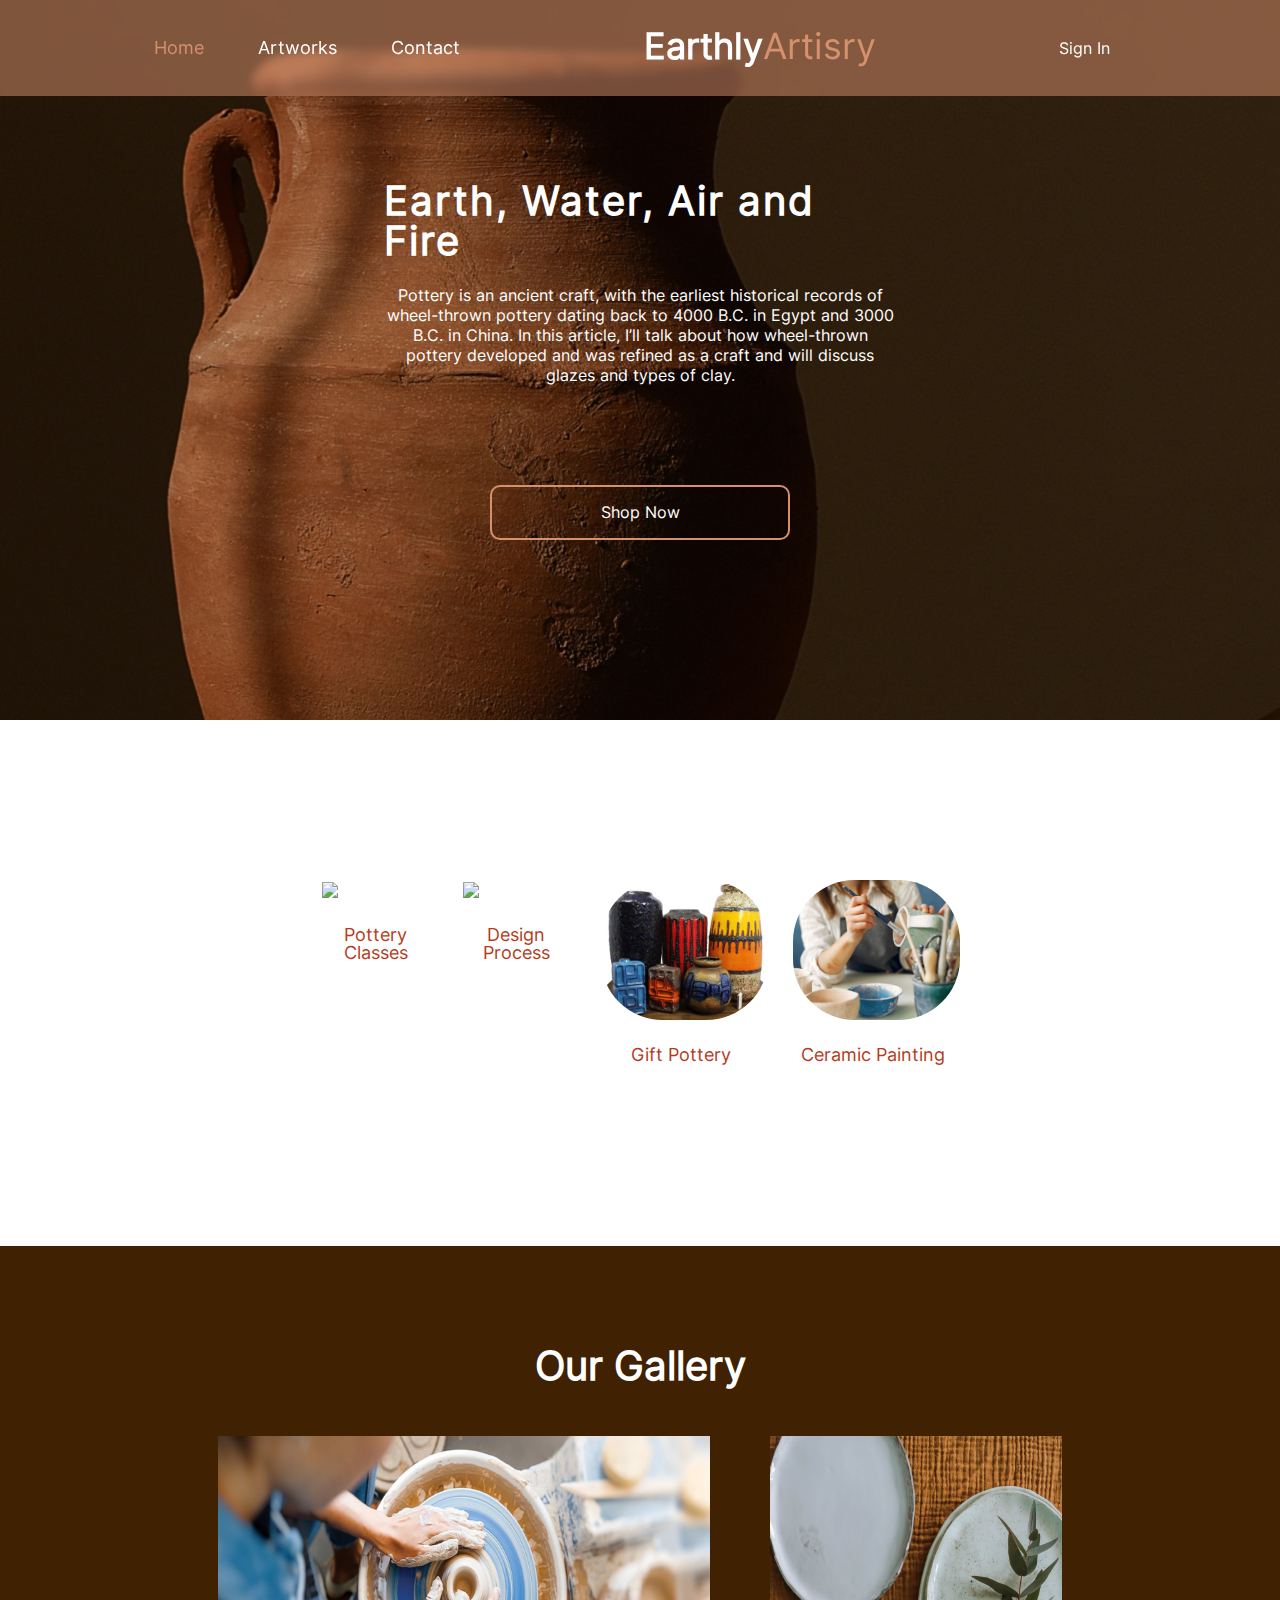
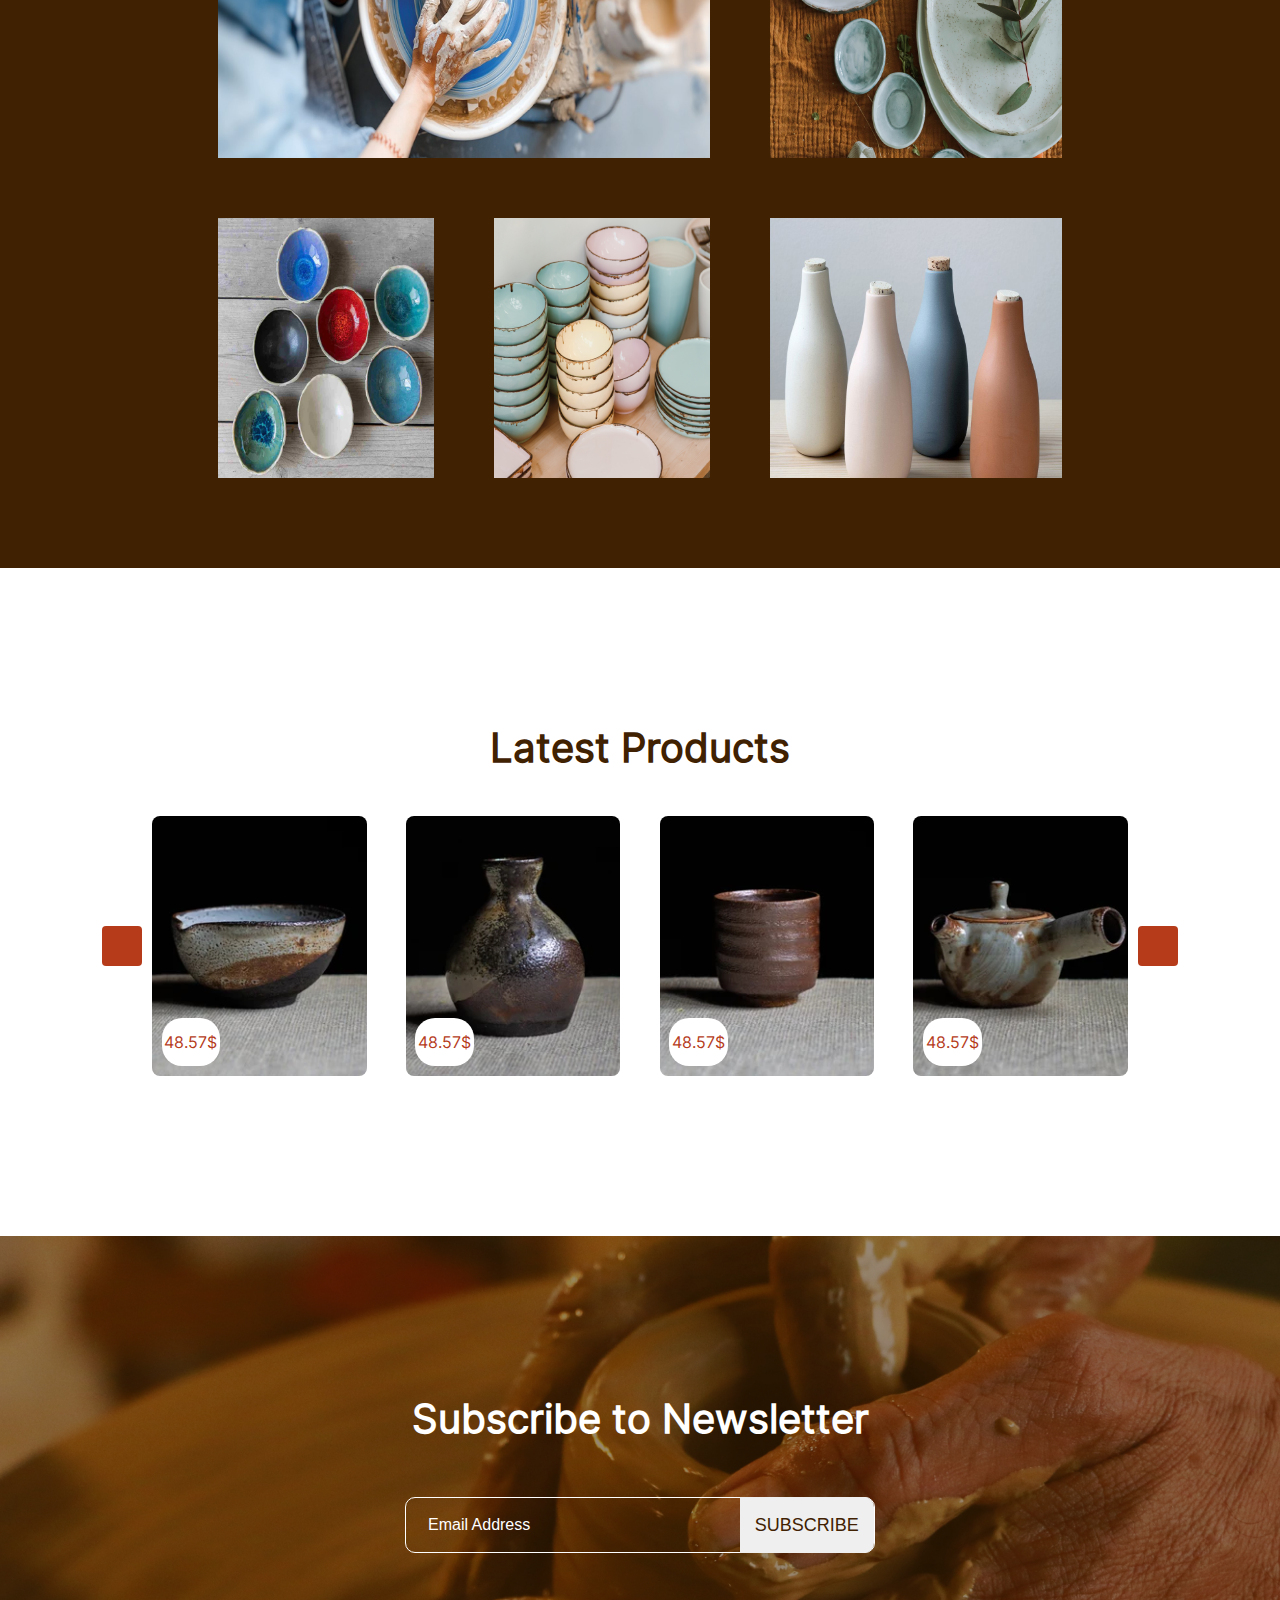
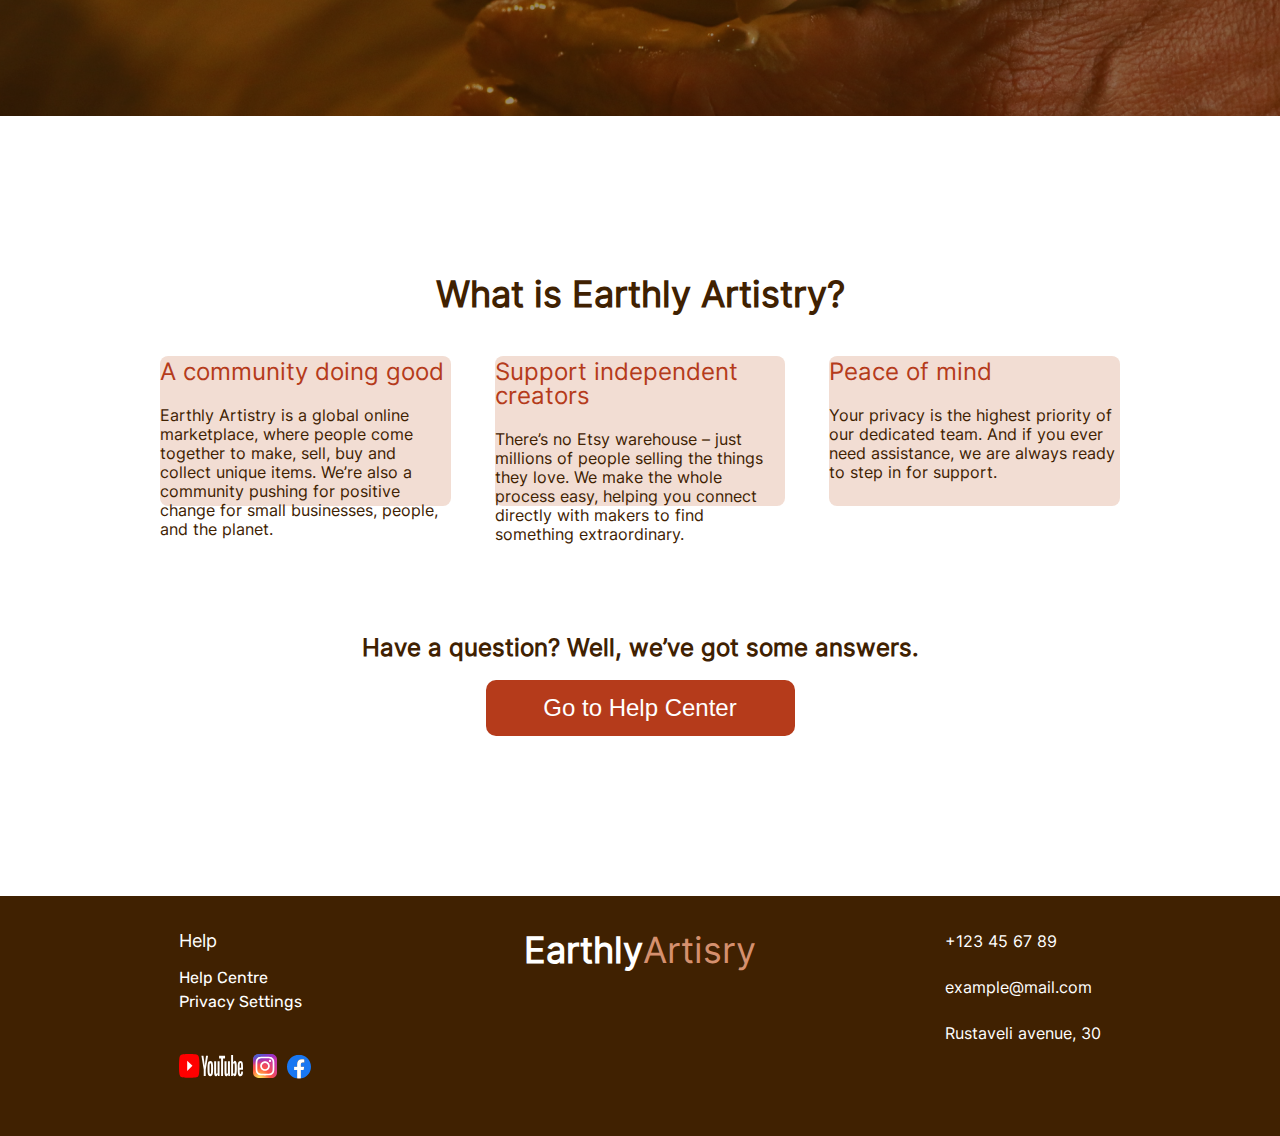
==== index.html @ fc1388b0 "Index.html finished" ====
<!DOCTYPE html>
<html lang="en">

<head>
    <meta charset="UTF-8">
    <meta http-equiv="X-UA-Compatible" content="IE=edge">
    <meta name="viewport" content="width=device-width, initial-scale=1.0">
    <script src="https://kit.fontawesome.com/020ee474ff.js" crossorigin="anonymous"></script>
    <link rel="icon" type="img/svg" href="Images/icons/head_icon.svg">
    <link rel="stylesheet" href="CSS/reset.css">
    <link rel="stylesheet" href="CSS/style.css">
    <link rel="stylesheet" href="CSS/fonts.css">
    <link rel="stylesheet" href="CSS/tablet.css">
    <link rel="stylesheet" href="CSS/mobile.css">
    <title>Home</title>
</head>

<body>
    <div class="window">

        <!-- header -->
        <header>
            <nav class="header_nav">
                <ul class="header_ul">
                    <li class="header_li"><a class="active" href="index.html">Home</a></li>
                    <li class="header_li"><a class="not_active" href="artworks.html">Artworks</a></li>
                    <li class="header_li"><a class="not_active" href="contact.html">Contact</a></li>
                </ul>
            </nav>
            <h2 class="main_logo"><a class="main_logo_a" href="index.html">Earthly<span
                        class="main_logo_span">Artisry</span></a></h2>

            <div class="sign_div">
                <p class="sign_p"><a class="sign_a" href="index.html">Sign In</a></p>
                <a href="index.html"><i class="fa-solid fa-cart-shopping"></i></a>
            </div>
        </header>

        <!-- section_1 -->
        <section class="section_1">
            <div class="section_1_div">
                <h2 class="section_1_h2">Earth, Water, Air and Fire</h2>
                <p class="section_1_p">Pottery is an ancient craft, with the earliest historical records of wheel-thrown
                    pottery dating back to 4000 B.C. in Egypt and 3000 B.C. in China. In this article, I’ll talk about
                    how
                    wheel-thrown pottery developed and was refined as a craft and will discuss glazes and types of clay.
                </p>
            </div>
            <a href="" class="section_1_button_a"><button class="section_1_button">Shop Now</button></a>
        </section>

        <!-- section_2 -->
        <section class="section_2">
            <a class="figure_a" href="">
                <figure class="section_2_figure"><img class="section_2_figure_image" src="Images/index/section2_1.svg"
                        alt="">
                    <figcaption class="section_2_figcaption">Pottery Classes</figcaption>
                </figure>
            </a>
            <a class="figure_a" href="">
                <figure class="section_2_figure"><img class="section_2_figure_image" src="Images/index/section2_2.svg"
                        alt="">
                    <figcaption class="section_2_figcaption">Design Process</figcaption>
                </figure>
            </a>
            <a class="figure_a" href="">
                <figure class="section_2_figure"><img class="section_2_figure_image" src="Images/index/section2_3.svg"
                        alt="">
                    <figcaption class="section_2_figcaption">Gift Pottery</figcaption>
                </figure>
            </a>
            <a class="figure_a" href="">
                <figure class="section_2_figure"><img class="section_2_figure_image" src="Images/index/section2_4.svg"
                        alt="">
                    <figcaption class="section_2_figcaption">Ceramic Painting</figcaption>
                </figure>
            </a>
        </section>

        <!-- section_3 -->
        <section class="section_3">
            <h2 class="section_3_h2">Our Gallery</h2>
            <div class="section_3_grid">
                <div class="section_3_image_1_div">
                    <img class="section_3_image" src="Images/index/section3_1.png" alt="">
                </div>
                <div class="section_3_image_2_div">
                    <img class="section_3_image" src="Images/index/section3_2.png" alt="">
                </div>
                <div class="section_3_image_3_div">
                    <img class="section_3_image" src="Images/index/section3_3.png" alt="">
                </div>
                <div class="section_3_image_4_div">
                    <img class="section_3_image" src="Images/index/section3_4.png" alt="">
                </div>
                <div class="section_3_image_5_div">
                    <img class="section_3_image" src="Images/index/section3_5.png" alt="">
                </div>
            </div>
        </section>

        <!-- section_4 -->
        <section class="section_4">
            <h3 class="section_4_h2">Latest Products</h3>
            <div class="section_4_div">
                <a class="arrow_left" href=""><i class="fa-solid fa-chevron-left"></i>
                </a>
                <div class="section_4_cards_div">
                    <div class="section_4_card_1 section_4_card">
                        <div class="card_price">
                            <p class="card_price_number">48.57$</p>
                        </div>
                    </div>
                    <div class="section_4_card_2 section_4_card">
                        <div class="card_price">
                            <p class="card_price_number">48.57$</p>
                        </div>
                    </div>
                    <div class="section_4_card_3 section_4_card">
                        <div class="card_price">
                            <p class="card_price_number">48.57$</p>
                        </div>
                    </div>
                    <div class="section_4_card_4 section_4_card">
                        <div class="card_price">
                            <p class="card_price_number">48.57$</p>
                        </div>
                    </div>
                </div>
                <a class="arrow_right" href=""><i class="fa-solid fa-chevron-right"></i>
                </a>
            </div>
        </section>

        <!-- section_5 -->
        <section class="section_5">
            <h2 class="section_5_h2">Subscribe to Newsletter</h2>
            <form class="section_5_form">
                <input class="section_5_email_input" type="email" name="Email" placeholder="Email Address">
                <input class="section_5_submit_input" type="submit" value="SUBSCRIBE">
            </form>
        </section>

        <!-- section_6 -->
        <section class="section_6">
            <div class="section_6_div_1">
                <h2 class="section_6_h2">What is Earthly Artistry?</h2>
                <div class="section_6_div_1_div">
                    <div class="section_6_div_1_div_s">
                        <h3 class="section_6_div_1_div_s_h3">A community doing good</h3>
                        <p class="section_6_div_1_div_s_p">Earthly Artistry is a global online marketplace, where people
                            come together to make, sell, buy and collect unique items. We’re also a community pushing
                            for positive change for small businesses, people, and the planet.</p>
                    </div>
                    <div class="section_6_div_1_div_s">
                        <h3 class="section_6_div_1_div_s_h3">Support independent creators</h3>
                        <p class="section_6_div_1_div_s_p">There’s no Etsy warehouse – just millions of people selling
                            the things they love. We make the whole process easy, helping you connect directly with
                            makers to find something extraordinary.</p>
                    </div>
                    <div class="section_6_div_1_div_s">
                        <h3 class="section_6_div_1_div_s_h3">Peace of mind</h3>
                        <p class="section_6_div_1_div_s_p">Your privacy is the highest priority of our dedicated team.
                            And if you ever need assistance, we are always ready to step in for support.</p>
                    </div>
                </div>
            </div>
            <div class="section_6_div_2">
                <h3 class="section_6_div_2_h3">Have a question? Well, we’ve got some answers.</h3>
                <a href="" class="section_6_div_2_button_a"><button class="section_6_div_2_button">Go to Help
                        Center</button></a>
            </div>
        </section>

        <!-- footer -->
        <footer>
            <div class="footer_left">

                <nav class="footer_left_nav">
                    <h3 class="footer_nav_h3">Help</h3>
                    <ul class="footer_ul">
                        <li class="footer_li"><a class="footer_li_a" href="">Help Centre</a></li>
                        <li class="footer_li"><a class="footer_li_a" href="">Privacy Settings</a></li>
                    </ul>
                </nav>
                <div class="social_media_div">
                    <div class="youtube_div"><a target="_blank" href="https://www.youtube.com/"><img class="youtube"
                                src="Images/icons/youtube.svg" alt="youtube"></a></div>
                    <div class="instagram_div"><a target="_blank" href="https://www.instagram.com/"><img
                                class="icon_instagram" src="Images/icons/instagram.svg" alt="instagram"></a></div>
                    <div class="facebook_div"><a target="_blank" href="https://www.facebook.com/"><img
                                class="facebook_icon" src="Images/icons/facebook.svg" alt="facebook"></a></div>
                </div>
            </div>

            <h2 class="main_logo"><a class="main_logo_a" href="index.html">Earthly<span
                        class="main_logo_span">Artisry</span></a></h2>

            <nav class="footer_right_nav">
                <a class="footer_contact" href="tel:+123 45 67 89"><i class="fa-solid fa-phone"></i> +123 45 67 89</a>
                <a class="footer_contact" href="mailto:example@mail.com"><i class="fa-sharp fa-regular fa-envelope"></i>
                    example@mail.com</a>
                <a class="footer_contact" target="_blank"
                    href="https://www.google.com/maps/place/30+Shota+Rustaveli+Ave,+T'bilisi/@41.700856,44.7919997,17z/data=!3m1!4b1!4m6!3m5!1s0x40440cdd1af7ece7:0xa0647da208fff81e!8m2!3d41.700852!4d44.7945746!16s%2Fg%2F11g_7kst5?entry=ttu">
                    <i class="fa-sharp fa-solid fa-location-dot"></i> Rustaveli
                    avenue, 30</a>
            </nav>
    </footer>
    </div>
</body>

</html>
---- CSS/style.css ----
/* index */
.window {
    max-width: 1920px;
    width: 100%;
    margin: 0 auto;
    font-family: "Inter", sans-serif;
}

/* header */
header {
    max-width: inherit;
    width: inherit;
    position: fixed;
    top: 0%;
    left: 50%;
    transform: translateX(-50%);
    height: 96px;
    padding-inline: 12%;
    background-color: #d5906e85;
    backdrop-filter: blur(5px);
    display: flex;
    align-items: center;
    justify-content: space-between;
}

.header_ul {
    display: flex;
    column-gap: 54px;
    font-size: 18px;
}

.active {
    color: #D5906E;
}

.header_li {
    position: relative;
}

.header_li::after {
    position: absolute;
    left: 0px;
    bottom: -8px;
    content: "";
    width: 0;
    height: 2px;
    background-color: #ffffff;
    transition: initial;
}

.header_li:hover {
    color: #D5906E;
}

.header_li:hover::after {
    width: 100%;
}

.main_logo {
    font-weight: 700;
    font-size: 36px;
    height: 40px;
}

.main_logo:hover {
    box-shadow: 10px 10px 30px #D5906E50;
    border-radius: 20px;
}

.main_logo_span {
    font-weight: 400;
    color: #D5906E;
}

.sign_div {
    display: flex;
    align-items: center;
    column-gap: 16px;
    font-size: 16px;
}

.sign_a:hover{
    color: #D5906E;
}

.fa-cart-shopping {
    font-size: 24px;
}

/* section_1 */
.section_1 {
    max-width: inherit;
    width: 100%;
    height: 720px;
    display: flex;
    flex-direction: column;
    justify-content: center;
    align-items: center;
    row-gap: 100px;
    background-image: url("../Images/index/main_cover.png");
    background-position: center;
    background-size: cover;
    background-repeat: no-repeat;
    color: #ffffff;
}

.section_1_div {
    width: 40%;
    display: flex;
    flex-direction: column;
    align-items: center;
    row-gap: 24px;
}

.section_1_h2 {
    font-weight: 700;
    font-size: 40px;
    letter-spacing: 2px;
}

.section_1_p {
    font-weight: 400;
    font-size: 16px;
    line-height: 20px;
    text-align: center;
}

.section_1_button_a .section_1_button {
    width: 300px;
    height: 55px;
    background: transparent;
    font-size: 16px;
    border: 2px solid #D5906E;
    border-radius: 10px;
    font-family: "inter", sans-serif;
    color: #ffffff;
}

.section_1_button:hover {
    background-color: #D5906E90;
    transition: 0.2s linear;
    backdrop-filter: blur(2px);
    cursor: pointer;
}

/* section_2 */
.section_2 {
    width: 50%;
    height: 206px;
    margin: 160px auto;
    display: flex;
    justify-content: space-between;
    column-gap: 4%;
}

.section_2_figure_image {
    width: 100%;
    height: 100%;
}

.section_2_figcaption {
    width: 96%;
    margin-top: 24px;
    font-size: 18px;
    text-align: center;
    color: #B53B1B;
    font-family: "inter", sans-serif;
}

/* section_3 */
.section_3 {
    max-width: inherit;
    width: 100%;
    height: 922px;
    justify-content: center;
    text-align: center;
    padding-top: 100px;
    background-color: #402101;
}

.section_3_h2 {
    Font: "Inter", sans-serif;
    font-weight: 700;
    font-size: 40px;
    margin-bottom: 50px;
    color: #ffffff;
}

.section_3_grid {
    margin: auto;
    width: 66%;
    height: 642px;
    display: grid;
    gap: 60px;
    grid-template-columns: 1fr 1fr 1.35fr;
    grid-template-rows: 322px 260px;
    grid-template-areas:
        "section_3_child_1 section_3_child_1 section_3_child_2"
        "section_3_child_3 section_3_child_4 section_3_child_5";
}

.section_3_image_1_div {
    grid-area: section_3_child_1;
}

.section_3_image_2_div {
    grid-area: section_3_child_2;
}

.section_3_image_3_div {
    grid-area: section_3_child_3;
}

.section_3_image_4_div {
    grid-area: section_3_child_4;
}

.section_3_image_5_div {
    grid-area: section_3_child_5;
}

.section_3_image {
    width: 100%;
    height: 100%;
}

/* section_4 */
.section_4 {
    width: 84%;
    height: 348px;
    margin: 160px auto;
    display: flex;
    flex-direction: column;
    text-align: center;
    justify-content: space-between;
}

.section_4_h2 {
    font-weight: 700;
    font-size: 40px;
    color: #402101;
}

.section_4_div {
    width: 100%;
    height: 260px;
    display: flex;
    justify-content: space-between;
    align-items: center;
    gap: 10px;
}

.section_4_cards_div {
    width: 92%;
    height: 100%;
    display: flex;
    justify-content: space-between;
}

.arrow_left,
.arrow_right {
    width: 40px;
    height: 40px;
    font-size: 24px;
    border-radius: 4px;
    background-color: #B53B1B;
    color: white;
    display: flex;
    justify-content: center;
    align-items: center;
}

.section_4_card {
    width: 22%;
    height: 100%;
    border-radius: 8px;
    background-size: cover;
    background-position: center;
    background-repeat: no-repeat;
    padding: 1%;
    display: flex;
    align-items: end;
}

.section_4_card_1 {
    background-image: url("../Images/index/section4_1.svg");
}

.section_4_card_2 {
    background-image: url("../Images/index/section4_2.svg");
}

.section_4_card_3 {
    background-image: url("../Images/index/section4_3.svg");
}

.section_4_card_4 {
    background-image: url("../Images/index/section4_4.svg");
}

.card_price {
    width: 30%;
    height: 48px;
    border-radius: 20px;
    background-color: #FFFFFF;
    display: flex;
    justify-content: center;
    align-items: center;
    gap: 2px;
    color: #B53B1B
}

/* section_5 */
.section_5 {
    height: 480px;
    background-image: url(../Images/index/second_cover.png);
    background-size: cover;
    background-position: center;
    background-repeat: no-repeat;
    display: flex;
    flex-direction: column;
    align-items: center;
    justify-content: center;
    row-gap: 58px;
}

.section_5_h2 {
    font-size: 40px;
    font-weight: 700;
    color: #FFFFFF;
}

.section_5_form {
    width: 470px;
    height: 56px;
    border: 1px solid #ffffff;
    border-radius: 10px;
    display: flex;
    justify-content: space-between;
    align-items: center;
    padding-left: 20px;
}

.section_5_email_input {
    width: 70%;
    height: 100%;
    font-size: 16px;
    background-color: transparent;
    color: #ffffff;
    border: none;
    outline: none;
}

.section_5_email_input::placeholder {
    color: #ffffff
}

.section_5_submit_input {
    width: 30%;
    height: inherit;
    border-top-right-radius: inherit;
    border-bottom-right-radius: inherit;
    border: none;
    font-size: 18px;
    color: #402101;
}

.section_5_submit_input:hover {
    background-color: #D5906E;
    transition: 0.2s linear;
    cursor: pointer;
}

/* section_6 */
.section_6 {
    width: 75%;
    height: 460px;
    margin: 160px auto;
    display: flex;
    flex-direction: column;
    justify-content: space-between;
}

.section_6_div_1 {
    width: 100%;
    height: 52%;
    display: flex;
    flex-direction: column;
    align-items: center;
}

.section_6_h2 {
    font-size: 36px;
    font-weight: 700;
    color: #402101;
    height: 40px;
    margin-bottom: 40px;
}

.section_6_div_1_div {
    width: 100%;
    height: inherit;
    display: flex;
    justify-content: space-between;
    column-gap: 44px;
}

.section_6_div_1_div_s {
    width: 440px;
    height: 150px;
    border-radius: 8px;
    padding-top: 4px;
    background-color: #D5906E4D;
    display: flex;
    flex-direction: column;
    row-gap: 22px;
}

.section_6_div_1_div_s_h3 {
    font-size: 24px;
    color: #B53B1B;
}

.section_6_div_1_div_s_p {
    font-size: 16px;
    line-height: 19px;
    color: #402101;
}

.section_6_div_2 {
    width: 100%;
    height: 48%;
    display: flex;
    flex-direction: column;
    justify-content: end;
    align-items: center;
    row-gap: 20px;
}

.section_6_div_2_h3 {
    font-size: 24px;
    font-weight: 700;
    color: #402101;
}

.section_6_div_2_button_a .section_6_div_2_button {
    width: 309px;
    height: 56px;
    border-radius: 10px;
    border: none;
    background-color: #B53B1B;
    font-size: 24px;
    color: #ffffff;
    transition: 0.4s;
}

.section_6_div_2_button:hover {
    cursor: pointer;
    background-color: #402101;
}

/* footer */
footer {
    height: 240px;
    padding-top: 36px;
    padding-bottom: 54px;
    background-color: #402101;
    display: flex;
    justify-content: space-evenly;
}

.footer_left {
    width: 166px;
    height: 150px;
    display: flex;
    flex-direction: column;
    justify-content: space-between;
}

.footer_left_nav {
    display: flex;
    flex-direction: column;
    row-gap: 10px;
}

.footer_nav_h3 {
    font-size: 18px;
    color: #ffffff;
    margin-bottom: 10px;
}

.footer_li {
    margin-bottom: 8px;
    font-weight: 300;
    font-size: 16px;
    font-family: "Rubik", sans-serif;
}

.footer_li_a:hover {
    color: #D5906E;
}

.social_media_div {
    display: flex;
    column-gap: 10px;
    font-family: 'Rubik', sans-serif;
    font-size: 16px;
    font-weight: 300;
}

.footer_right_nav {
    display: flex;
    flex-direction: column;
    row-gap: 28px;
}

.footer_contact:hover {
    color: #D5906E;
}

.fa-phone,
.fa-envelope,
.fa-location-dot {
    font-size: 18px;
    margin-right: 10px;
}

/* artworks */
---- CSS/fonts.css ----
@font-face {
    font-family: 'Rubik';
    src: url('/Fonts/rubik/Rubik-Regular.eot');
    src: url('/Fonts/rubik/Rubik-Regular.eot?#iefix') format('embedded-opentype'),
        url('/Fonts/rubik/Rubik-Regular.woff2') format('woff2'),
        url('/Fonts/rubik/Rubik-Regular.woff') format('woff'),
        url('/Fonts/rubik/Rubik-Regular.ttf') format('truetype'),
        url('/Fonts/rubik/Rubik-Regular.svg#Rubik-Regular') format('svg');
    font-weight: normal;
    font-style: normal;
    font-display: swap;
}

@font-face {
    font-family: 'Inter';
    src: url('/Fonts/inter/Inter-Regular.eot');
    src: url('/Fonts/inter/Inter-Regular.eot?#iefix') format('embedded-opentype'),
        url('/Fonts/inter/Inter-Regular.woff2') format('woff2'),
        url('/Fonts/inter/Inter-Regular.woff') format('woff'),
        url('/Fonts/inter/Inter-Regular.ttf') format('truetype'),
        url('/Fonts/inter/Inter-Regular.svg#Inter-Regular') format('svg');
    font-weight: normal;
    font-style: normal;
    font-display: swap;
}
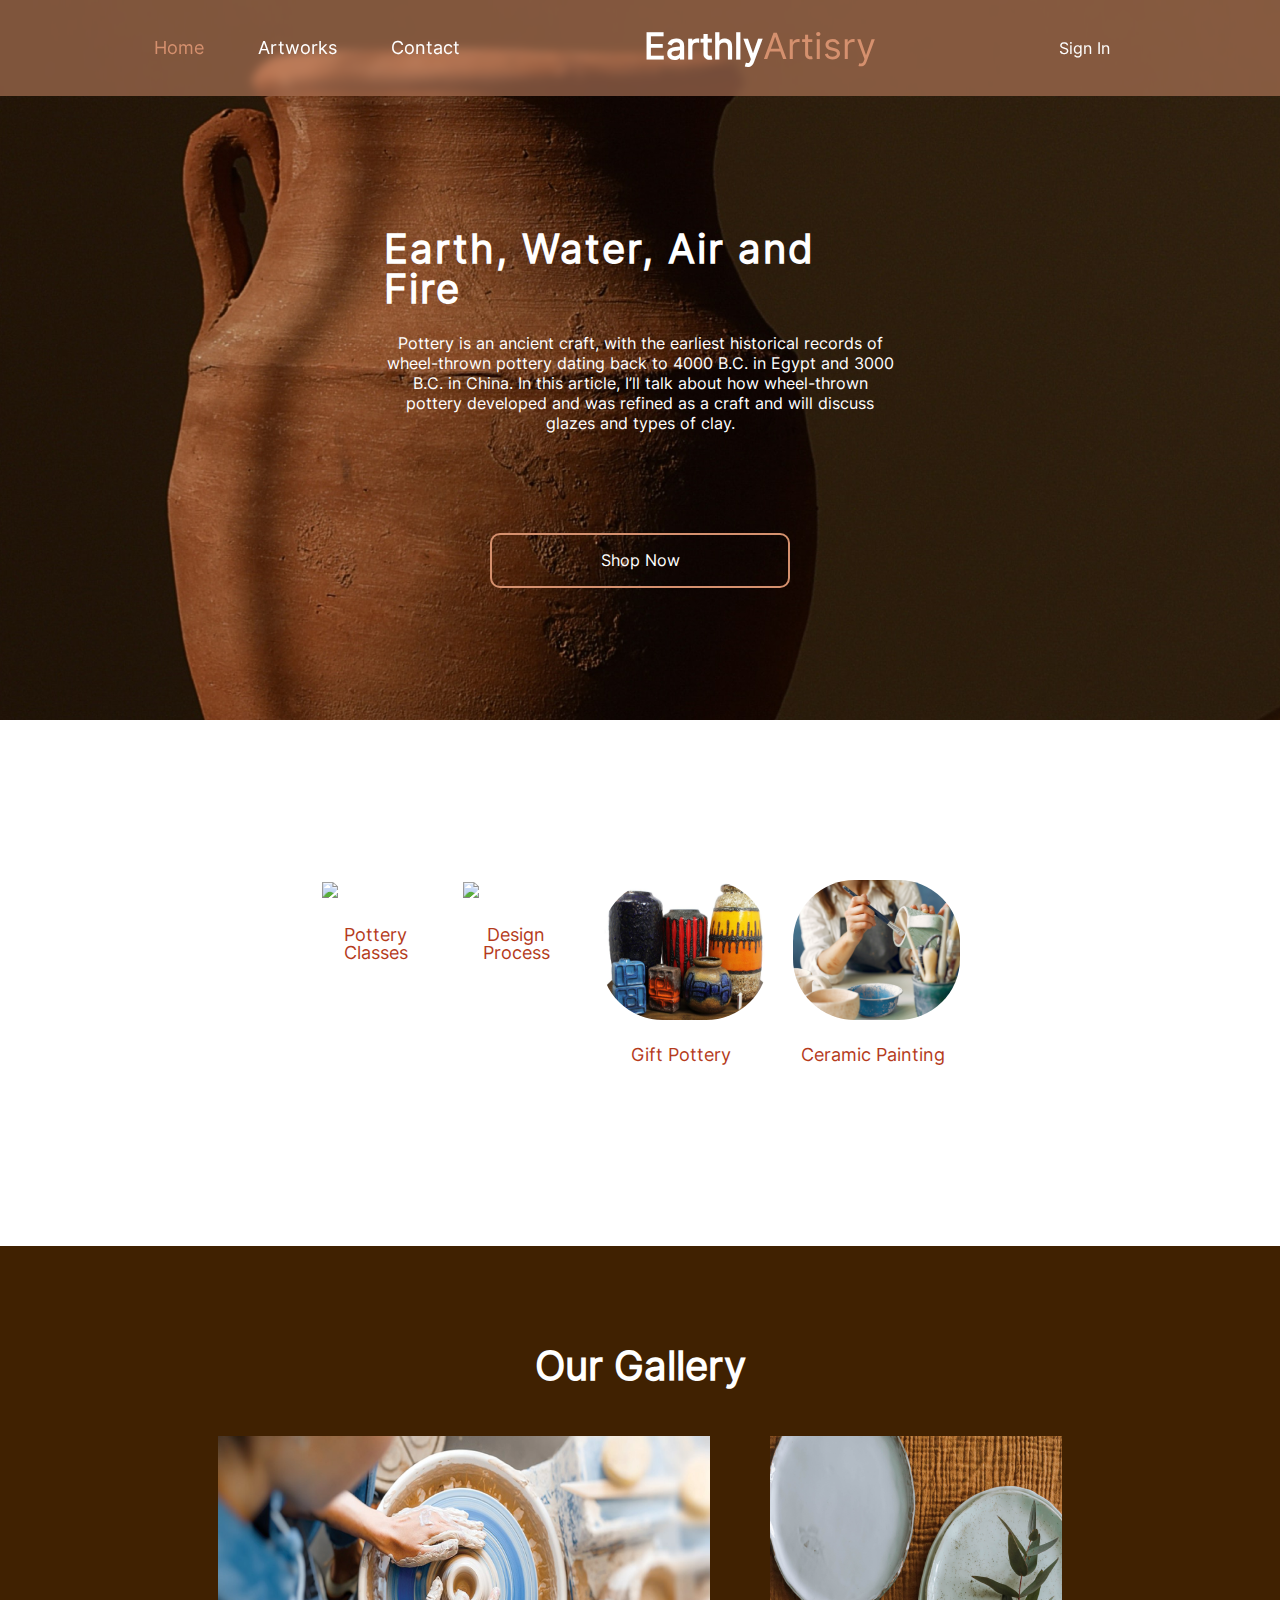
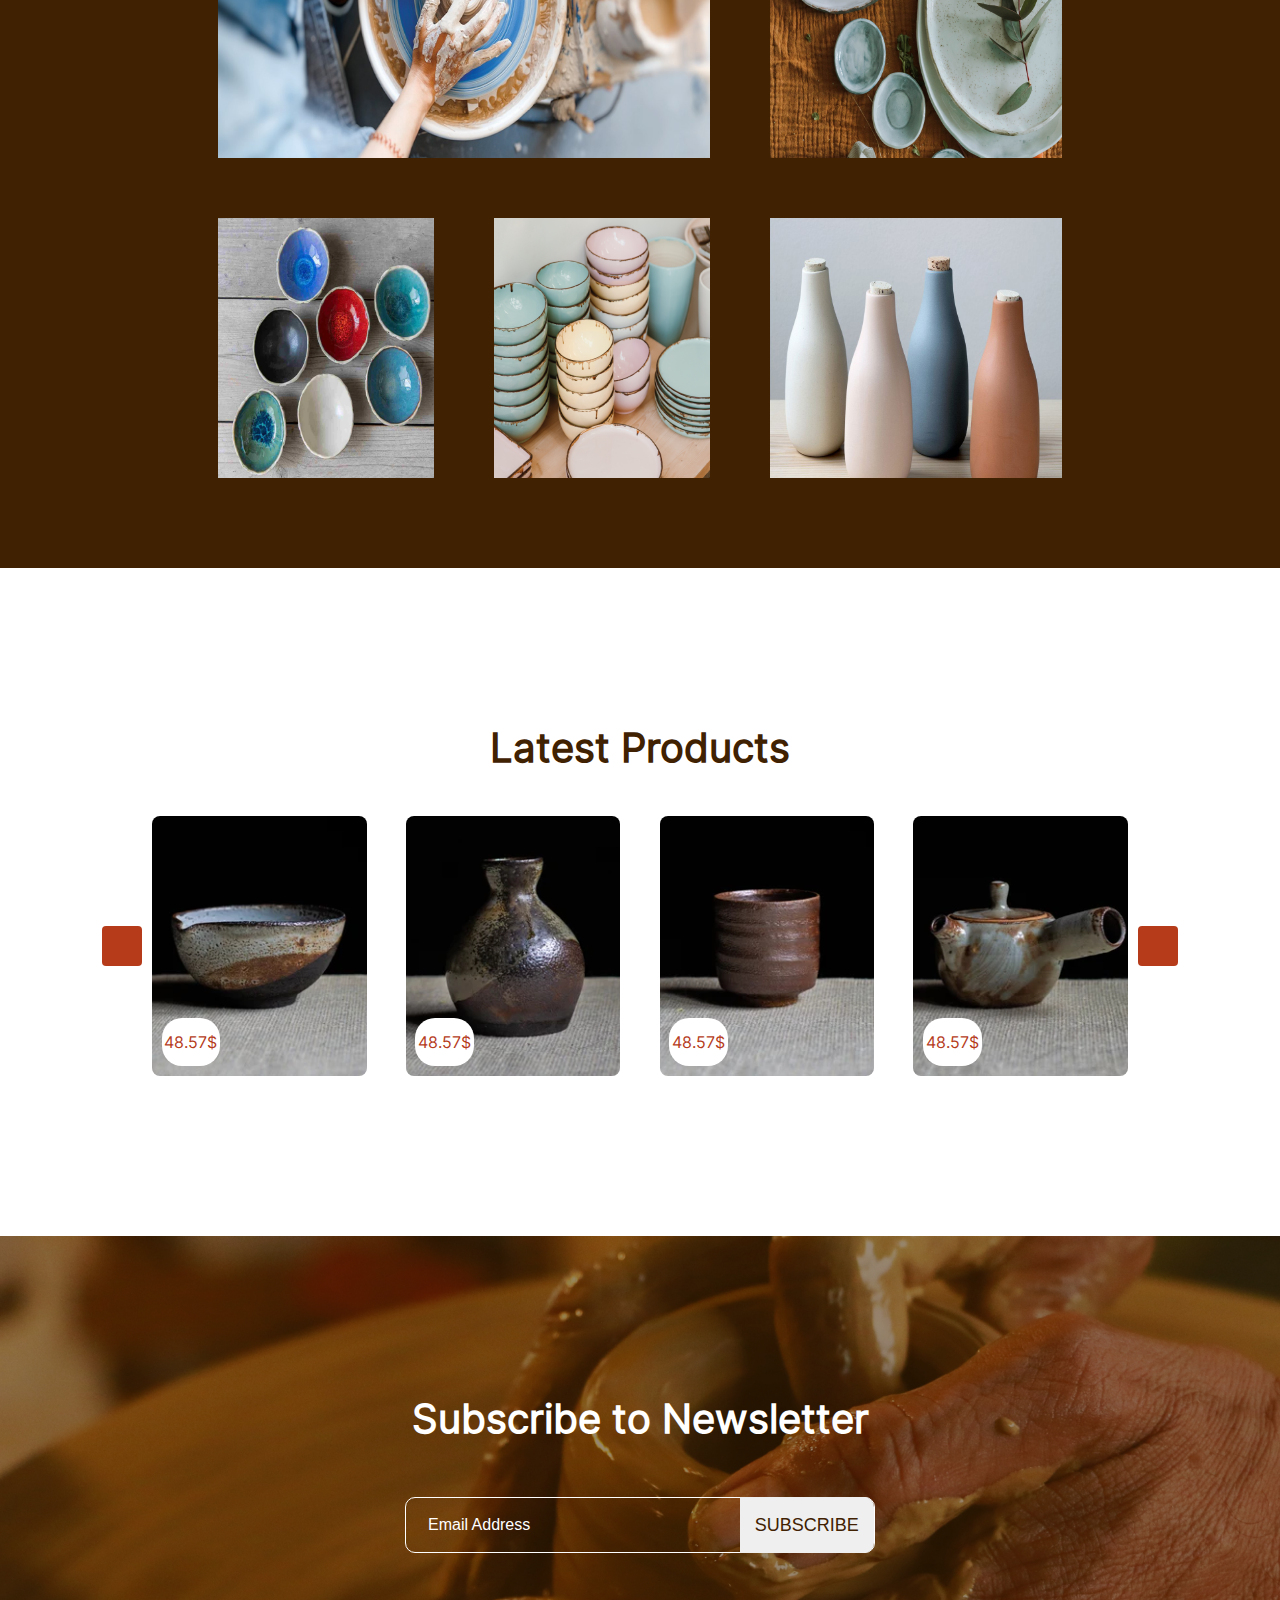
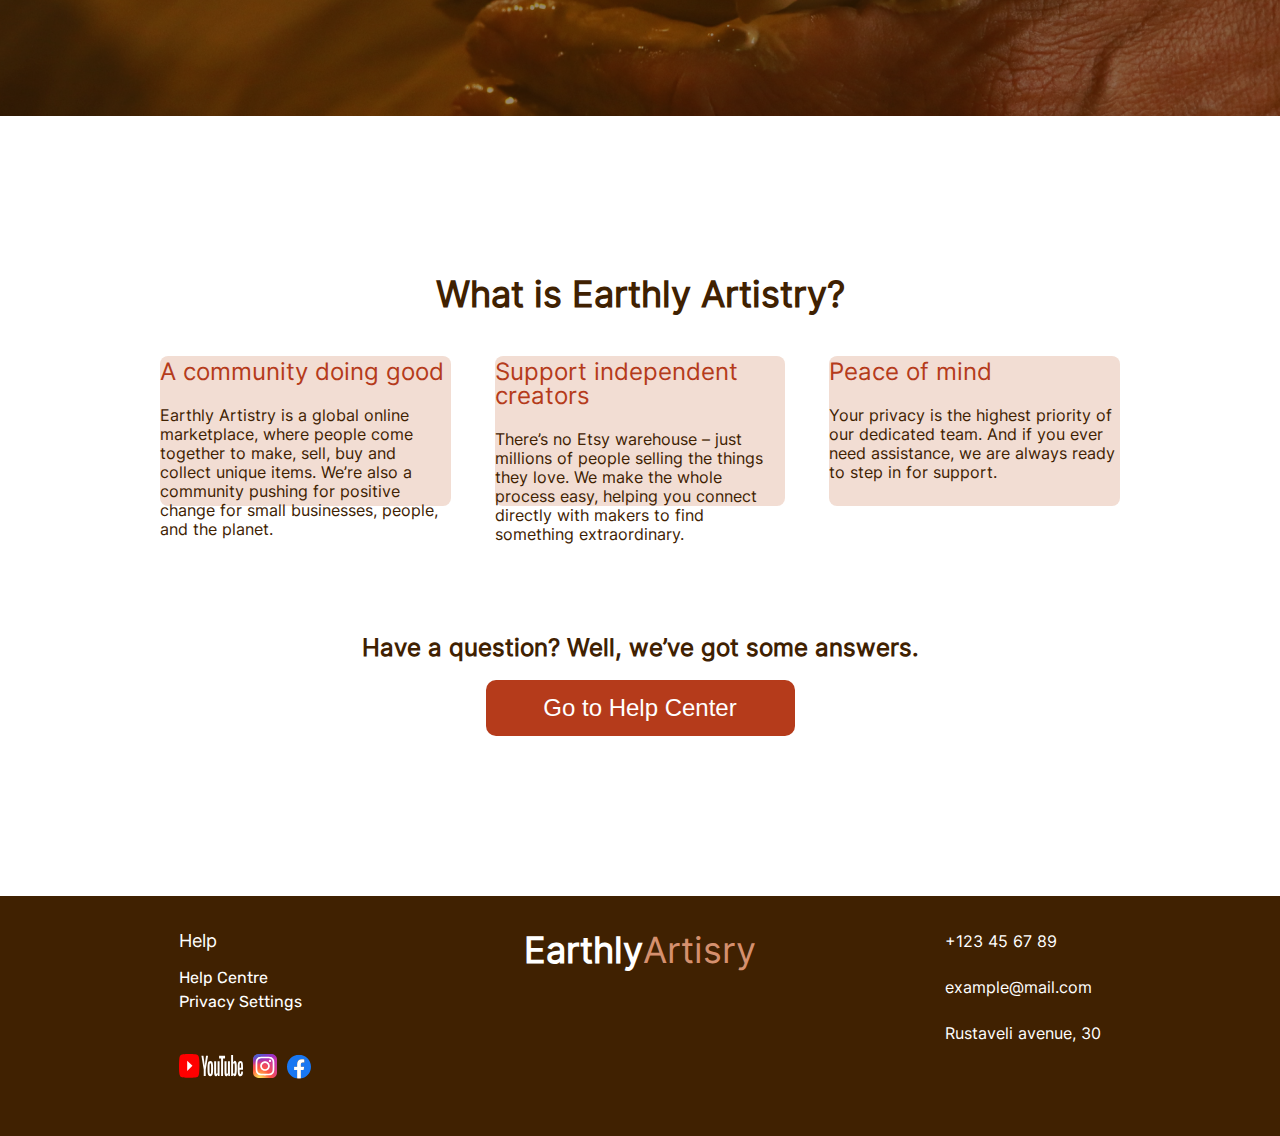
==== commit e50072f4: "Started artworks.html" ====
--- a/index.html
+++ b/index.html
@@ -16,7 +16,7 @@
 </head>
 
 <body>
-    <div class="window">
+    <div class="page">
 
         <!-- header -->
         <header>
@@ -192,7 +192,6 @@
                                 class="facebook_icon" src="Images/icons/facebook.svg" alt="facebook"></a></div>
                 </div>
             </div>
-
             <h2 class="main_logo"><a class="main_logo_a" href="index.html">Earthly<span
                         class="main_logo_span">Artisry</span></a></h2>
 
@@ -205,7 +204,7 @@
                     <i class="fa-sharp fa-solid fa-location-dot"></i> Rustaveli
                     avenue, 30</a>
             </nav>
-    </footer>
+        </footer>
     </div>
 </body>
 
--- a/CSS/style.css
+++ b/CSS/style.css
@@ -1,5 +1,5 @@
 /* index */
-.window {
+.page {
     max-width: 1920px;
     width: 100%;
     margin: 0 auto;
@@ -79,7 +79,7 @@
     font-size: 16px;
 }
 
-.sign_a:hover{
+.sign_a:hover {
     color: #D5906E;
 }
 
@@ -92,6 +92,7 @@
     max-width: inherit;
     width: 100%;
     height: 720px;
+    padding-top: 96px;
     display: flex;
     flex-direction: column;
     justify-content: center;
@@ -526,3 +527,168 @@
 }
 
 /* artworks */
+
+/* p2_section_1 */
+.p2_section_1 {
+    height: 560px;
+    padding-top: 96px;
+    background-image: url("../Images/artworks/main_cover.png");
+    background-position: center;
+    background-size: cover;
+    background-repeat: no-repeat;
+    display: flex;
+    flex-direction: column;
+    justify-content: center;
+    align-items: center;
+    row-gap: 80px;
+    color: #ffffff;
+}
+
+/* p2_section_2 */
+.p2_section_2 {
+    width: 1440px;
+    height: 1200px;
+    margin: 160px auto;
+    border: 3px solid red;
+}
+
+.p2_section_2_div_search {
+    width: 66%;
+    height: 56px;
+    margin: 0 auto;
+    display: flex;
+    justify-content: center;
+}
+
+.p2_section_2_left_div {
+    width: 30%;
+    height: 100%;
+    display: flex;
+    align-items: center;
+    column-gap: 10px;
+}
+
+.p2_section_2_left_div_label {
+    font-family: 'Inter', sans-serif;
+    font-size: 18px;
+    font-weight: 400;
+    color: #402101;
+}
+
+#p2_section_2_left_div_select {
+    width: 80px;
+    height: 40px;
+    border-radius: 8px;
+}
+
+.p2_select_option {
+    font-size: 18px;
+}
+
+.p2_section_2_right_form {
+    width: 70%;
+    height: 100%;
+    border-radius: 10px;
+    border: 2px solid #402101;
+    display: flex;
+}
+
+.p2_form_search {
+    width: 70%;
+    height: 100%;
+    padding: 18px;
+    background: transparent;
+    border: none;
+    outline: none;
+    border-top-left-radius: inherit;
+    border-bottom-left-radius: inherit;
+}
+
+.p2_form_search_submit {
+    width: 30%;
+    height: 100%;
+    border: none;
+    outline: none;
+    border-top-right-radius: 8px;
+    border-bottom-right-radius: 8px;
+    background-color: #402101;
+    color: #ffffff;
+    font-size: 18px;
+}
+
+.p2_form_search::placeholder {
+    font-size: 16px;
+    color: #40210185;
+}
+
+.p2_form_search_submit:hover {
+    cursor: pointer;
+    background-color: #D5906E;
+}
+
+.p2_section_2_div_head {
+    width: 100%;
+    height: 48px;
+    margin: 4rem auto 5rem;
+    display: flex;
+    justify-content: space-between;
+    align-items: center;
+}
+
+.p2_section_2_div_head_h2 {
+    font-size: 40px;
+    color: #402101;
+}
+
+.p2_section_2_div_head_sort {
+    width: 120px;
+    height: 30px;
+    display: flex;
+    justify-content: space-between;
+    align-items: center;
+    font-size: 24px;
+    border: 2px solid #B53B1B;
+    border-radius: 4px;
+}
+
+.fa-sort {
+    font-size: 24px;
+    color: #402101;
+}
+
+.p2_section_2_div_cards {
+    width: 100%;
+    height: 780px;
+    margin: 0 auto 7rem;
+
+    border: 3px solid green;
+}
+
+.p2_section_2_div_list {
+    width: 30%;
+    height: 56px;
+    margin-inline: auto;
+    display: flex;
+    /* border: 3px solid red; */
+}
+
+.p2_list_a {
+    width: 12.5%;
+    height: inherit;
+    display: flex;
+    align-items: center;
+    justify-content: center;
+    border: 2px solid #B53B1B;
+    color: #402101;
+    font-size: 18px;
+    transition: 0.2s;
+}
+
+.p2_list_a:hover {
+    background-color: #B53B1B;
+}
+
+.p2_list_active{
+    background-color: #B53B1B;
+    color: #ffffff;
+}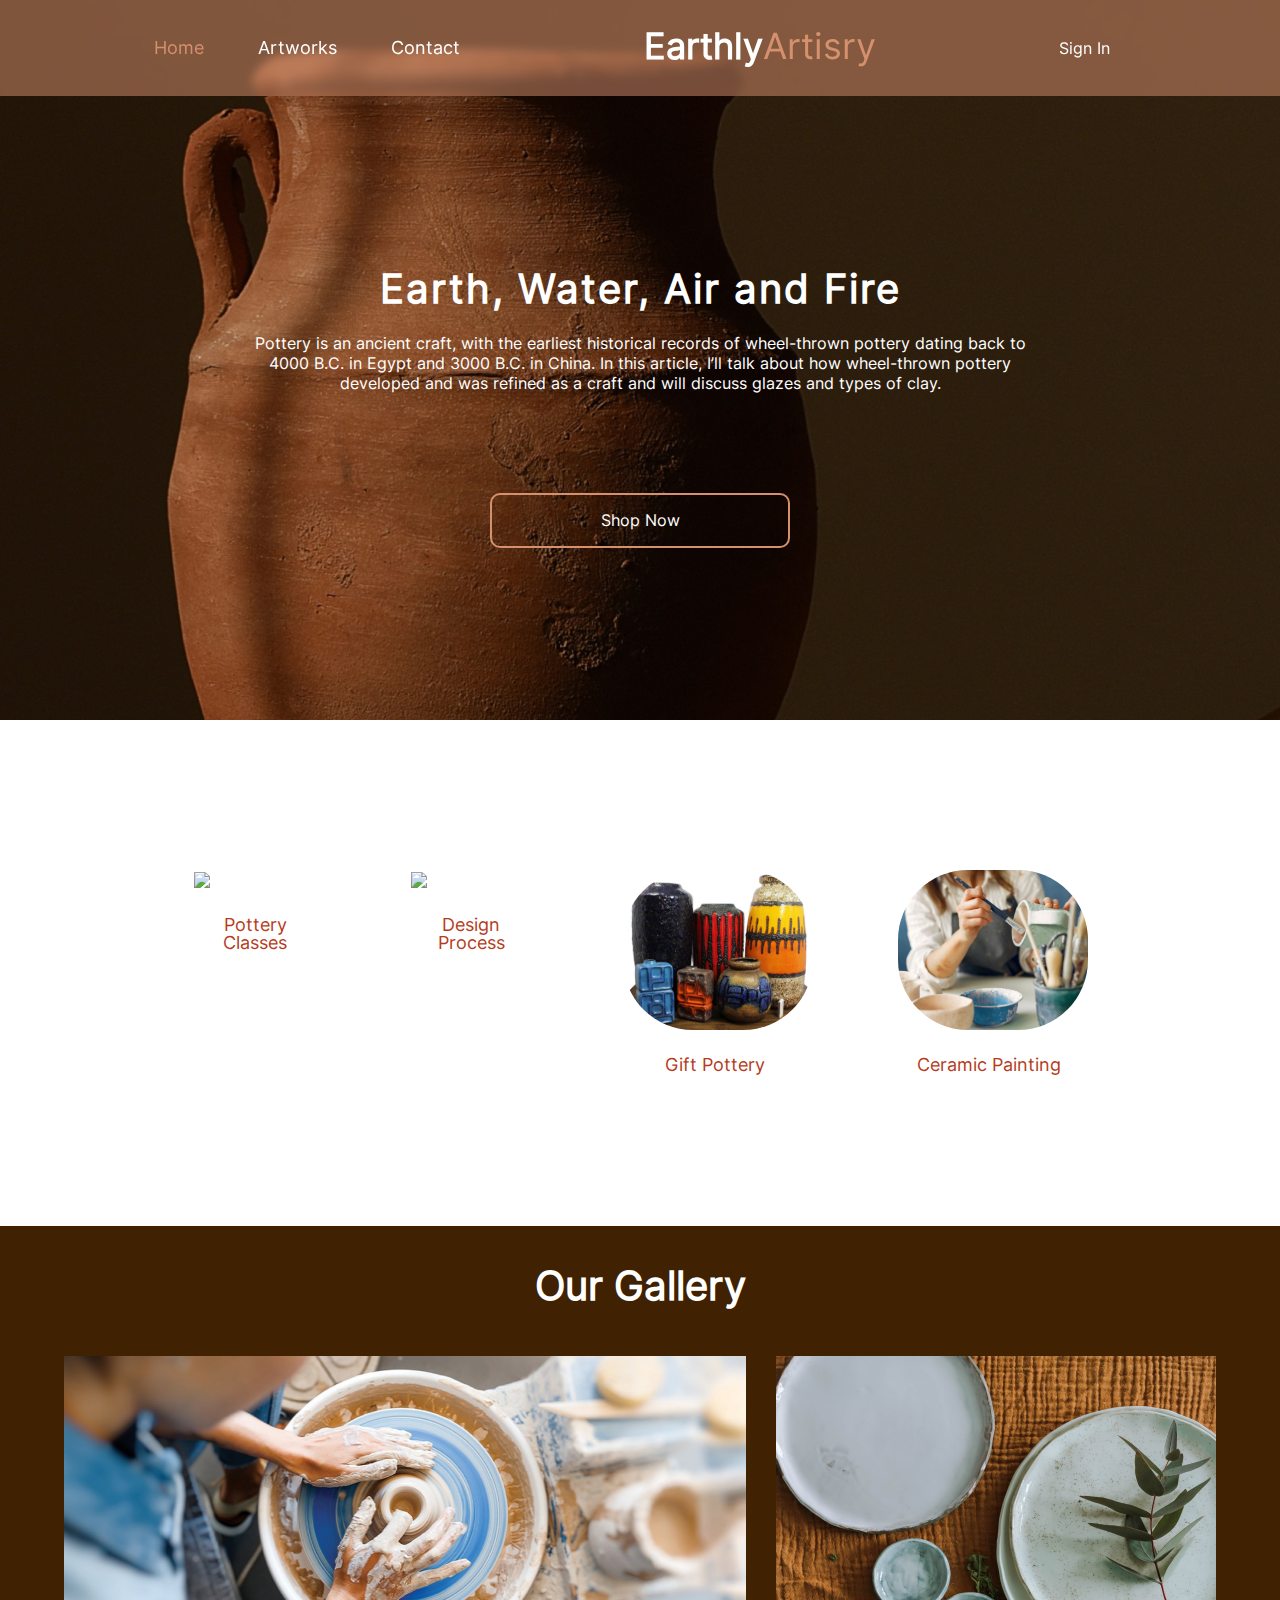
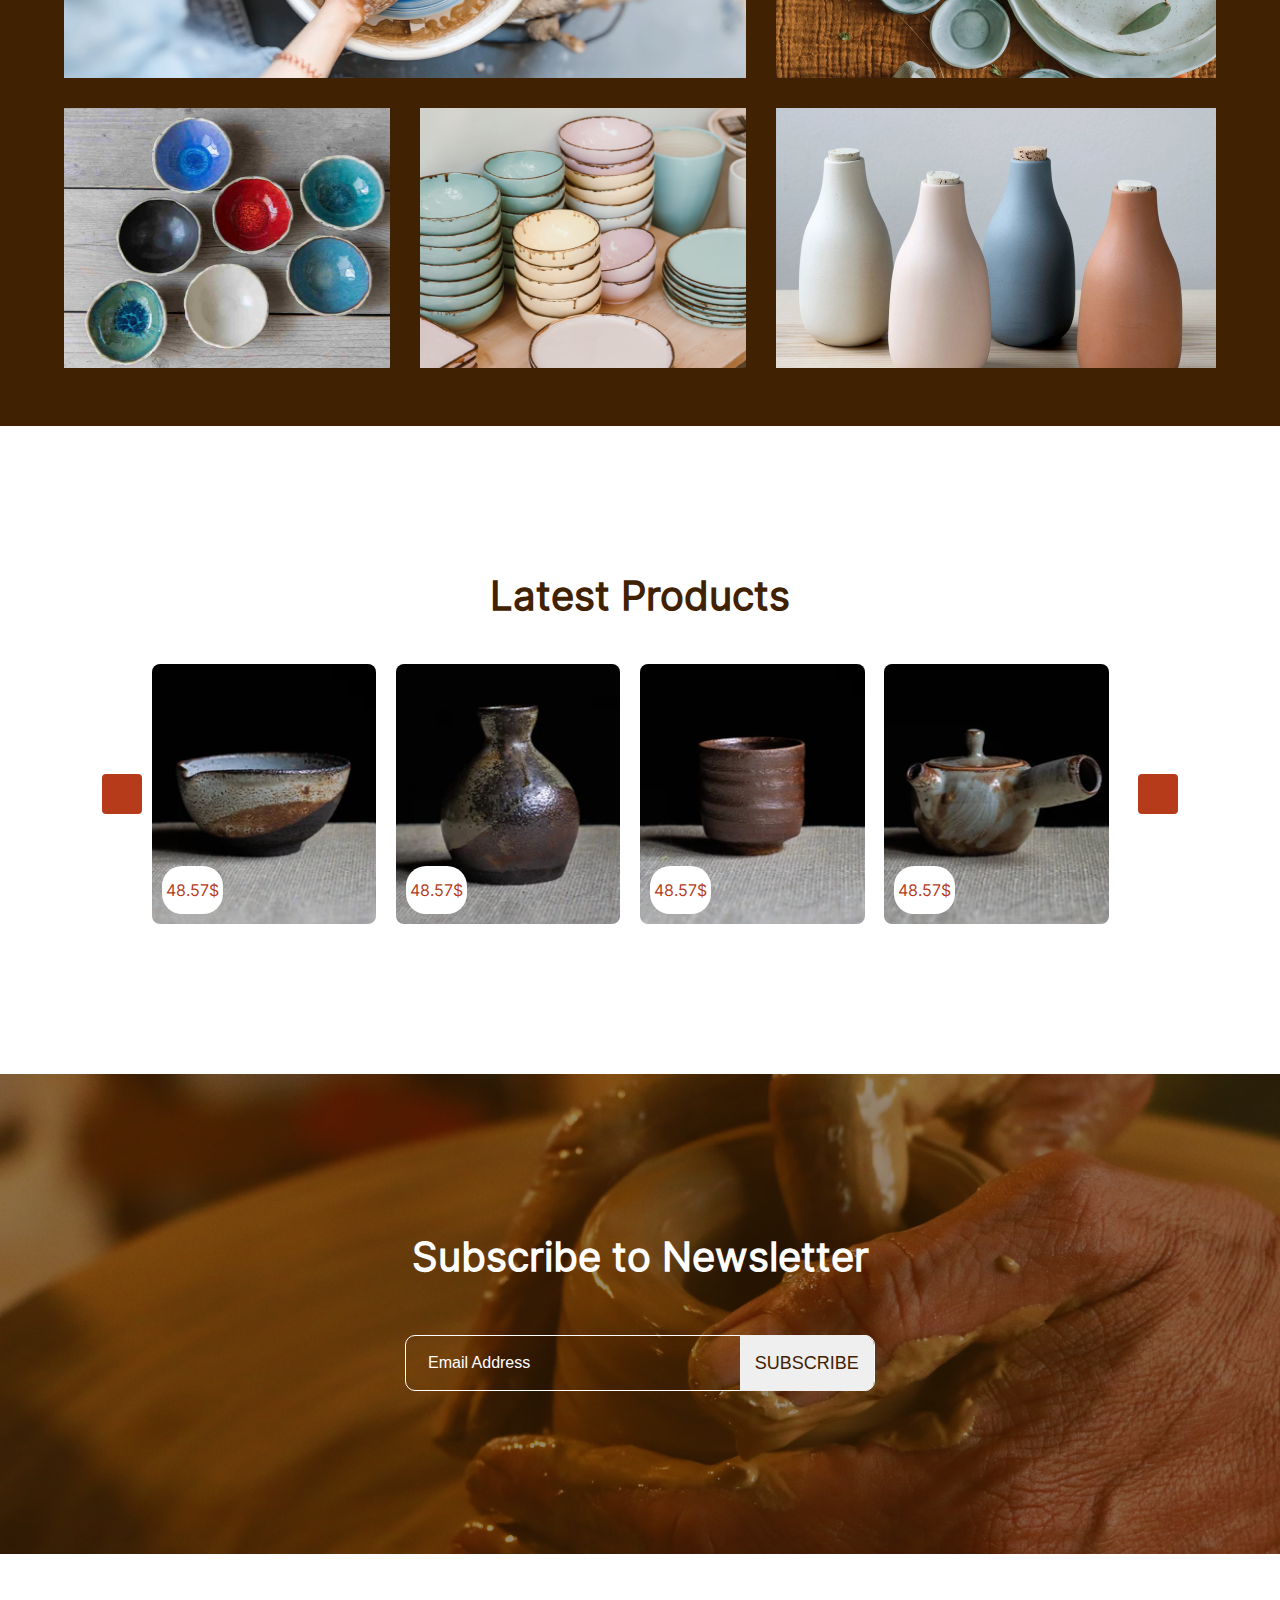
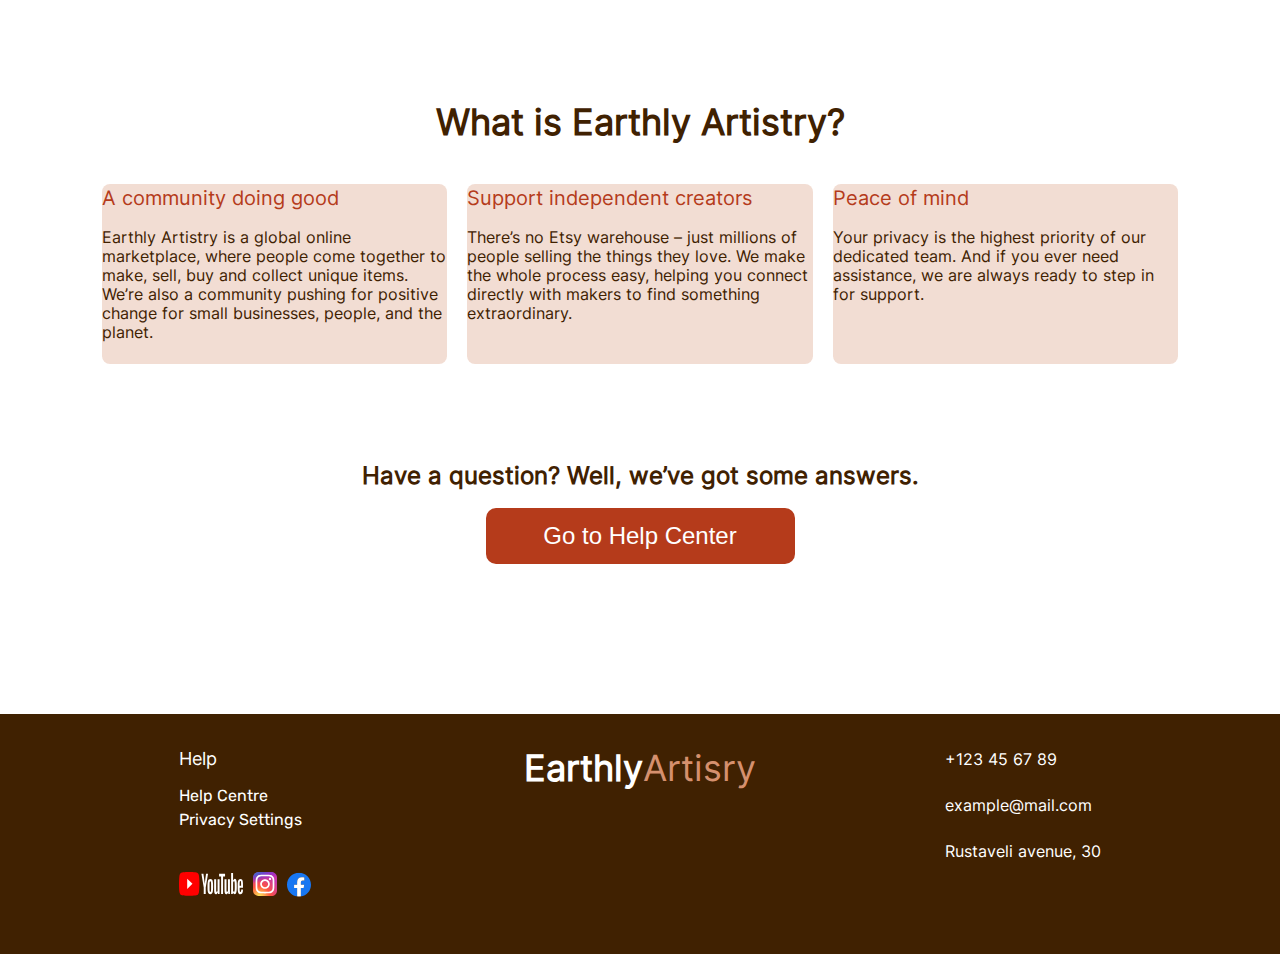
==== commit ce06ba64: "Fully Finished" ====
--- a/index.html
+++ b/index.html
@@ -20,6 +20,8 @@
 
         <!-- header -->
         <header>
+            <i class="fa-solid fa-bars"></i>
+            <i class="fa-solid fa-xmark"></i>
             <nav class="header_nav">
                 <ul class="header_ul">
                     <li class="header_li"><a class="active" href="index.html">Home</a></li>
@@ -28,8 +30,8 @@
                 </ul>
             </nav>
             <h2 class="main_logo"><a class="main_logo_a" href="index.html">Earthly<span
-                        class="main_logo_span">Artisry</span></a></h2>
-
+                        class="main_logo_span main_logo_header_span">Artisry</span></a>
+            </h2>
             <div class="sign_div">
                 <p class="sign_p"><a class="sign_a" href="index.html">Sign In</a></p>
                 <a href="index.html"><i class="fa-solid fa-cart-shopping"></i></a>
@@ -126,6 +128,7 @@
                             <p class="card_price_number">48.57$</p>
                         </div>
                     </div>
+                    <a class="section_4_button_a" href="" ><button class="section_4_button">View More</button></a>
                 </div>
                 <a class="arrow_right" href=""><i class="fa-solid fa-chevron-right"></i>
                 </a>
@@ -135,7 +138,7 @@
         <!-- section_5 -->
         <section class="section_5">
             <h2 class="section_5_h2">Subscribe to Newsletter</h2>
-            <form class="section_5_form">
+            <form class="section_5_form" action="">
                 <input class="section_5_email_input" type="email" name="Email" placeholder="Email Address">
                 <input class="section_5_submit_input" type="submit" value="SUBSCRIBE">
             </form>
@@ -175,7 +178,6 @@
         <!-- footer -->
         <footer>
             <div class="footer_left">
-
                 <nav class="footer_left_nav">
                     <h3 class="footer_nav_h3">Help</h3>
                     <ul class="footer_ul">
@@ -192,9 +194,9 @@
                                 class="facebook_icon" src="Images/icons/facebook.svg" alt="facebook"></a></div>
                 </div>
             </div>
-            <h2 class="main_logo"><a class="main_logo_a" href="index.html">Earthly<span
-                        class="main_logo_span">Artisry</span></a></h2>
-
+            <h2 class="main_logo main_logo_footer"><a class="main_logo_a" href="index.html">Earthly<span
+                        class="main_logo_span">Artisry</span></a>
+            </h2>
             <nav class="footer_right_nav">
                 <a class="footer_contact" href="tel:+123 45 67 89"><i class="fa-solid fa-phone"></i> +123 45 67 89</a>
                 <a class="footer_contact" href="mailto:example@mail.com"><i class="fa-sharp fa-regular fa-envelope"></i>
--- a/CSS/style.css
+++ b/CSS/style.css
@@ -23,6 +23,12 @@
     justify-content: space-between;
 }
 
+.fa-bars, .fa-xmark {
+    font-size: 20px;
+    color: #ffffff;
+    display: none;
+}
+
 .header_ul {
     display: flex;
     column-gap: 54px;
@@ -45,7 +51,7 @@
     width: 0;
     height: 2px;
     background-color: #ffffff;
-    transition: initial;
+    transition: 0.2s;
 }
 
 .header_li:hover {
@@ -54,6 +60,7 @@
 
 .header_li:hover::after {
     width: 100%;
+    max-width: 80px;
 }
 
 .main_logo {
@@ -138,7 +145,7 @@
 }
 
 .section_1_button:hover {
-    background-color: #D5906E90;
+    background-color: #D5906E;
     transition: 0.2s linear;
     backdrop-filter: blur(2px);
     cursor: pointer;
@@ -148,7 +155,7 @@
 .section_2 {
     width: 50%;
     height: 206px;
-    margin: 160px auto;
+    margin: 150px auto;
     display: flex;
     justify-content: space-between;
     column-gap: 4%;
@@ -189,7 +196,7 @@
 
 .section_3_grid {
     margin: auto;
-    width: 66%;
+    width: 70%;
     height: 642px;
     display: grid;
     gap: 60px;
@@ -229,7 +236,7 @@
 .section_4 {
     width: 84%;
     height: 348px;
-    margin: 160px auto;
+    margin: 150px auto;
     display: flex;
     flex-direction: column;
     text-align: center;
@@ -283,6 +290,12 @@
     align-items: end;
 }
 
+.section_4_card:hover {
+    transition: 0.4s linear;
+    cursor: pointer;
+    transform: scale(1.06);
+}
+
 .section_4_card_1 {
     background-image: url("../Images/index/section4_1.svg");
 }
@@ -301,6 +314,7 @@
 
 .card_price {
     width: 30%;
+    min-width: 60px;
     height: 48px;
     border-radius: 20px;
     background-color: #FFFFFF;
@@ -309,6 +323,10 @@
     align-items: center;
     gap: 2px;
     color: #B53B1B
+}
+
+.section_4_button_a .section_4_button {
+    display: none;
 }
 
 /* section_5 */
@@ -376,7 +394,7 @@
 .section_6 {
     width: 75%;
     height: 460px;
-    margin: 160px auto;
+    margin: 150px auto;
     display: flex;
     flex-direction: column;
     justify-content: space-between;
@@ -403,18 +421,18 @@
     height: inherit;
     display: flex;
     justify-content: space-between;
-    column-gap: 44px;
+    column-gap: 20px;
 }
 
 .section_6_div_1_div_s {
-    width: 440px;
+    width: 30%;
     height: 150px;
     border-radius: 8px;
     padding-top: 4px;
     background-color: #D5906E4D;
     display: flex;
     flex-direction: column;
-    row-gap: 22px;
+    row-gap: 20px;
 }
 
 .section_6_div_1_div_s_h3 {
@@ -527,7 +545,6 @@
 }
 
 /* artworks */
-
 /* p2_section_1 */
 .p2_section_1 {
     height: 560px;
@@ -546,22 +563,24 @@
 
 /* p2_section_2 */
 .p2_section_2 {
+    max-width: 90%;
     width: 1440px;
     height: 1200px;
-    margin: 160px auto;
-    border: 3px solid red;
-}
-
-.p2_section_2_div_search {
+    margin: 150px auto;
+}
+
+.p2_section_2_search_div {
     width: 66%;
+    min-width: 556px;
     height: 56px;
     margin: 0 auto;
     display: flex;
-    justify-content: center;
+    justify-content: space-between;
+    column-gap: 16px;
 }
 
 .p2_section_2_left_div {
-    width: 30%;
+    width: 254px;
     height: 100%;
     display: flex;
     align-items: center;
@@ -573,6 +592,7 @@
     font-size: 18px;
     font-weight: 400;
     color: #402101;
+    width: 160px;
 }
 
 #p2_section_2_left_div_select {
@@ -587,7 +607,8 @@
 
 .p2_section_2_right_form {
     width: 70%;
-    height: 100%;
+    min-width: 286px;
+    height: 56px;
     border-radius: 10px;
     border: 2px solid #402101;
     display: flex;
@@ -597,6 +618,7 @@
     width: 70%;
     height: 100%;
     padding: 18px;
+    font-size: 18px;
     background: transparent;
     border: none;
     outline: none;
@@ -626,7 +648,7 @@
     background-color: #D5906E;
 }
 
-.p2_section_2_div_head {
+.p2_section_2_h2_div {
     width: 100%;
     height: 48px;
     margin: 4rem auto 5rem;
@@ -635,12 +657,12 @@
     align-items: center;
 }
 
-.p2_section_2_div_head_h2 {
+.p2_section_2_h2_div_h2 {
     font-size: 40px;
     color: #402101;
 }
 
-.p2_section_2_div_head_sort {
+.p2_section_2_h2_div_sort {
     width: 120px;
     height: 30px;
     display: flex;
@@ -656,20 +678,102 @@
     color: #402101;
 }
 
-.p2_section_2_div_cards {
+.p2_section_2_grid {
     width: 100%;
     height: 780px;
     margin: 0 auto 7rem;
-
-    border: 3px solid green;
-}
-
-.p2_section_2_div_list {
+    display: grid;
+    gap: 56px;
+    grid-template-columns: 1fr 1fr 1fr 1fr;
+    grid-template-rows: 360px 360px;
+    grid-template-areas:
+        "p2_section_2_card_1 p2_section_2_card_2 p2_section_2_card_3 p2_section_2_card_4"
+        "p2_section_2_card_5 p2_section_2_card_6 p2_section_2_card_7 p2_section_2_card_8";
+}
+
+.p2_section_2_card {
+    display: flex;
+    flex-direction: column;
+    justify-content: space-between;
+    padding-bottom: 4px;
+}
+
+.p2_section_2_card:hover {
+    cursor: pointer;
+    transform: scale(1.03);
+    transition: 0.1s linear;
+}
+
+.p2_section_2_card_1 {
+    grid-template-areas: p2_section_2_card_1;
+}
+
+.p2_section_2_card_2 {
+    grid-template-areas: p2_section_2_card_2;
+}
+
+.p2_section_2_card_3 {
+    grid-template-areas: p2_section_2_card_3;
+}
+
+.p2_section_2_card_4 {
+    grid-template-areas: p2_section_2_card_4;
+}
+
+.p2_section_2_card_5 {
+    grid-template-areas: p2_section_2_card_5;
+}
+
+.p2_section_2_card_6 {
+    grid-template-areas: p2_section_2_card_6;
+}
+
+.p2_section_2_card_7 {
+    grid-template-areas: p2_section_2_card_7;
+}
+
+.p2_section_2_card_8 {
+    grid-template-areas: p2_section_2_card_8;
+}
+
+.p2_section_2_card_image_div {
+    border-radius: 8px;
+}
+
+.p2_section_2_card_image {
+    width: 100%;
+    height: inherit;
+}
+
+.p2_section_2_card_h3 {
+    font-size: 16px;
+    color: #B53B1B;
+}
+
+.p2_section_2_card_bottom_div {
+    display: flex;
+    justify-content: space-between;
+    text-align: center;
+}
+
+.p2_section_2_card_price_div {
+    font-size: 24px;
+    color: #402101;
+}
+
+.p2_section_2_card_icon_a {
+    padding: 4px;
+    border-radius: 5px;
+    font-size: 16px;
+    background-color: #D5906E4D;
+    color: #402101;
+}
+
+.p2_section_2_list_div {
     width: 30%;
     height: 56px;
     margin-inline: auto;
     display: flex;
-    /* border: 3px solid red; */
 }
 
 .p2_list_a {
@@ -688,7 +792,143 @@
     background-color: #B53B1B;
 }
 
-.p2_list_active{
+.p2_list_active {
     background-color: #B53B1B;
     color: #ffffff;
+}
+
+/* contact.html */
+/* p3_section_1 */
+.p3_section_1 {
+    height: 720px;
+    padding-top: 96px;
+    padding-left: 12%;
+    background-image: url("../Images/contact/main_cover.png");
+    background-size: cover;
+    background-repeat: no-repeat;
+    background-position: center;
+    display: flex;
+    align-items: center;
+}
+
+.p3_section_1_form {
+    width: 500px;
+    height: 400px;
+    border: 1px solid #ffffff;
+    box-shadow: -1px -1px 8px 0px #FFFFFF;
+    border-radius: 10px;
+    padding: 28px;
+    background-color: #402101BA;
+    color: #ffffff;
+    display: flex;
+    flex-direction: column;
+    justify-content: space-between;
+}
+
+.p3_section_1_form_h2 {
+    font-size: 40px;
+}
+
+.p3_section_1_form_div {
+    display: flex;
+    justify-content: space-between;
+}
+
+.p3_section_1_form_input {
+    border: 2px solid #ffffff;
+    border-radius: 10px;
+    padding: 10px;
+    background: transparent;
+    outline: none;
+    font-size: 14px;
+    font-family: "Inter", sans-serif;
+    color: #ffffff;
+}
+
+.p3_section_1_form_input::placeholder {
+    font-size: 14px;
+    font-family: "Inter", sans-serif;
+    color: #FFFFFFC2;
+}
+
+.p3_section_1_form_name,
+.p3_section_1_form_email {
+    width: 40%;
+}
+
+.p3_section_1_form_message {
+    height: 96px;
+}
+
+.p3_section_1_button {
+    width: 150px;
+    height: 50px;
+    border-radius: 10px;
+    border: none;
+    background-color: #D5906E;
+    color: #ffffff;
+}
+
+.p3_section_1_button:hover {
+    cursor: pointer;
+    background-color: #402101;
+}
+
+/* p3_section_2 */
+.p3_section_2 {
+    width: 66%;
+    height: 408px;
+    padding: 10px;
+    margin: 150px auto;
+    background-color: #D5906E4D;
+    display: flex;
+    flex-direction: column;
+    justify-content: space-between;
+}
+
+.p3_section_2_h2 {
+    font-size: 40px;
+    font-weight: 700;
+    color: #402101;
+    margin-inline: auto;
+}
+
+.p3_section_2_div {
+    height: 320px;
+    display: flex;
+    justify-content: space-between;
+    align-items: start;
+    column-gap: 16px;
+}
+
+.p3_section_2_div_left_div {
+    width: 162px;
+    height: 208px;
+    display: flex;
+    flex-direction: column;
+    justify-content: space-between;
+}
+
+.p3_section_2_div_left_div_s {
+    height: 48px;
+    display: flex;
+    flex-direction: column;
+    justify-content: space-between;
+}
+
+.p3_section_2_div_left_div_s_h4 {
+    font-size: 18px;
+    font-weight: 700;
+    color: #B53B1B;
+}
+
+.p3_section_2_div_left_div_s_p {
+    font-size: 16px;
+    font-weight: 300;
+    color: #623932;
+}
+
+.p3_map {
+    width: 66%;
+    height: 100%;
 }--- a/CSS/tablet.css
+++ b/CSS/tablet.css
@@ -0,0 +1,277 @@
+@media (max-width:1530px) {
+    .section_2 {
+        width: 60%;
+    }
+
+    .section_6 {
+        width: 85%;
+    }
+
+    .p2_section_2 {
+        height: 1120px;
+    }
+
+    .p2_section_2_grid {
+        gap: 40px;
+        grid-template-rows: 320px 320px;
+        height: 700px;
+    }
+
+    .section_3_grid {
+        width: 80%;
+    }
+}
+
+@media (max-width:1440px) {
+    .section_4_card {
+        width: 23%;
+    }
+
+    .section_3 {
+        height: 850px;
+        padding-top: 50px;
+    }
+
+    .section_3_grid {
+        gap: 30px;
+    }
+}
+
+@media (max-width:1350px) {
+    .section_1_div {
+        width: 62%;
+    }
+
+    .section_2 {
+        width: 70%;
+    }
+
+    .section_3 {
+        height: 800px;
+        padding-top: 40px;
+    }
+
+    .section_3_grid {
+        width: 90%;
+    }
+
+    .section_6 {
+        width: 84%;
+    }
+
+    .section_6_div_1 {
+        column-gap: 16px;
+    }
+
+    .section_6_div_1_div_s {
+        height: 180px;
+        width: 33%;
+    }
+
+    .section_6_div_1_div_s_h3 {
+        font-size: 20px;
+    }
+
+    .p2_section_2 {
+        height: 1000px;
+    }
+
+    .p2_section_2_grid {
+        grid-template-rows: 300px 300px;
+        height: 660px;
+    }
+
+    .p2_section_2_list_div {
+        height: 40px;
+        min-width: 250px;
+    }
+}
+
+@media (max-width:1200px) {
+    .section_4_card_4 {
+        display: none;
+    }
+
+    .section_4_card {
+        width: 30%;
+    }
+
+    .p2_section_2 {
+        height: 940px;
+    }
+
+    .p2_section_2_grid {
+        grid-template-rows: 280px 280px;
+        height: 600px;
+        gap: 30px;
+    }
+}
+
+@media (max-width:1100px) {
+    .section_6_div_1 {
+        column-gap: 12px;
+    }
+
+    .section_6_div_1_div_s {
+        height: 180px;
+        width: 33%;
+    }
+
+    .section_6_div_1_div_s_h3 {
+        font-size: 18px;
+    }
+
+    .p2_section_2 {
+        height: 900px;
+        margin: 100px auto;
+    }
+
+    .p2_section_2_h2_div {
+        margin: 2rem auto 3rem;
+    }
+
+    .p2_section_2_grid {
+        grid-template-rows: 260px 260px;
+        height: 560px;
+        gap: 30px;
+    }
+}
+
+@media (max-width:1001px) {
+    header {
+        padding-inline: 0;
+        justify-content: space-evenly;
+    }
+
+    .section_2 {
+        width: 80%;
+    }
+
+    .section_3 {
+        height: 700px;
+        padding-top: 30px;
+    }
+
+    .section_3_h2 {
+        font-size: 32px;
+        margin-bottom: 30px;
+    }
+
+    .section_3_grid {
+        grid-template-rows: 282px 220px;
+    }
+
+    .section_6 {
+        height: 660px;
+    }
+
+    .section_6_div_1_div {
+        flex-wrap: wrap;
+        justify-content: center;
+        row-gap: 20px;
+    }
+
+    .section_6_div_1_div_s {
+        width: 45%;
+        height: 200px;
+    }
+
+    .p2_section_2 {
+        height: 810px;
+    }
+
+    .p2_section_2_h2_div_h2 {
+        font-size: 30px;
+    }
+
+    .p2_section_2_grid {
+        grid-template-rows: 220px 220px;
+        height: 480px;
+        gap: 30px;
+    }
+
+    .p2_section_2_list_div {
+        height: 32px;
+    }
+}
+
+@media (max-width:900px) {
+    .fa-bars {
+        display: block;
+        font-size: 24px;
+    }
+
+    .header_nav{
+        display: none;
+    }
+
+    .main_logo {
+        height: 70px;
+    }
+
+    .main_logo_header_span {
+        display: block;
+    }
+
+    .section_4_card_3 {
+        display: none;
+    }
+
+    .section_1_div {
+        width: 80%;
+    }
+
+    .section_2 {
+        flex-wrap: wrap;
+        width: 70%;
+        height: 500px;
+        row-gap: 20px;
+    }
+
+    .figure_a {
+        width: 38%;
+    }
+
+    .section_3 {
+        height: 600px;
+        margin: 100px auto;
+    }
+
+    .section_3_grid {
+        grid-template-rows: 242px 180px;
+    }
+
+    .section_4_card {
+        width: 45%;
+    }
+
+    .p2_section_2 {
+        height: 950px;
+    }
+
+    .p2_section_2_h2_div{
+        width: 90%;
+    }
+
+    .p2_section_2_card_5,
+    .p2_section_2_card_6,
+    .p2_section_2_card_7,
+    .p2_section_2_card_8 {
+        display: none;
+    }
+
+    .p2_section_2_grid {
+        height: 620px;
+        justify-content: space-around;
+        grid-template-areas:
+            "p2_section_2_card_1 p2_section_2_card_2"
+            "p2_section_2_card_3 p2_section_2_card_4";
+        grid-template-columns: 0.4fr 0.4fr;
+        grid-template-rows: 290px 290px;
+    }
+
+    .p3_section_1 {
+        padding-left: 0;
+        justify-content: center;
+    }
+}--- a/CSS/mobile.css
+++ b/CSS/mobile.css
@@ -0,0 +1,277 @@
+@media (max-width:800px) {
+    .figure_a {
+        width: 42%;
+    }
+
+    .section_3,
+    .section_3_grid {
+        display: flex;
+        flex-direction: column;
+        align-items: center;
+        row-gap: 20px;
+        height: 800px;
+    }
+
+    .section_3_image_3_div,
+    .section_3_image_5_div {
+        display: none;
+    }
+
+    .section_3_image_1_div,
+    .section_3_image_2_div,
+    .section_3_image_4_div {
+        width: 70%;
+        height: 30%;
+    }
+
+    .section_3_grid {
+        height: 700px;
+    }
+
+    .section_3_h2 {
+        margin: 0;
+    }
+
+    .section_6 {
+        width: 88%;
+    }
+
+    .p3_section_2 {
+        flex-direction: column;
+        width: 86%;
+        height: 650px;
+        margin: 120px auto;
+    }
+
+    .p3_section_2_h2 {
+        font-size: 32px;
+    }
+
+    .p3_section_2_div {
+        height: 570px;
+        display: flex;
+        flex-direction: column;
+        justify-content: space-between;
+        align-items: start;
+        row-gap: 20px;
+    }
+
+    .p3_map {
+        width: 100%;
+        height: 60%;
+    }
+}
+
+@media (max-width:700px) {
+    .section_1 {
+        height: 400px;
+        row-gap: 30px;
+    }
+
+    .section_1_div {
+        width: 95%;
+    }
+
+    .section_1_h2 {
+        font-size: 32px;
+    }
+
+    .section_1_button_a .section_1_button {
+        width: 160px;
+        height: 48px;
+    }
+
+    .section_2 {
+        flex-wrap: wrap;
+        width: 80%;
+        height: 400px;
+        row-gap: 36px;
+        column-gap: 50px;
+        margin: 100px auto 130px;
+        justify-content: center;
+    }
+
+    .figure_a {
+        width: 36%;
+    }
+
+    .section_2_figcaption {
+        width: 100%;
+        font-size: 16px;
+    }
+
+    .section_3_image_1_div,
+    .section_3_image_2_div,
+    .section_3_image_4_div {
+        width: 80%;
+    }
+
+    .section_4 {
+        height: 1000px;
+        margin: 100px auto;
+        align-items: center;
+    }
+
+    .section_4_div {
+        height: 900px;
+    }
+
+    .section_4_cards_div {
+        max-width: 380px;
+        flex-direction: column;
+        margin-inline: auto;
+        align-items: center;
+    }
+
+    .section_4_card_3 {
+        display: flex;
+    }
+
+    .section_4_card {
+        width: 100%;
+        height: 28%;
+    }
+
+    .arrow_left,
+    .arrow_right {
+        display: none;
+    }
+
+    .section_4_button_a .section_4_button {
+        display: flex;
+        align-items: center;
+        justify-content: center;
+        width: 144px;
+        height: 48px;
+        border: none;
+        border-radius: 10px;
+        font-size: 16px;
+        background-color: #B53B1B;
+        color: #ffffff;
+    }
+
+    .section_4_button:hover {
+        transition: 0.2s;
+        cursor: pointer;
+        background-color: #402101;
+    }
+
+    .section_5 {
+        height: 200px;
+        row-gap: 28px;
+    }
+
+    .section_5_h2 {
+        font-size: 32px;
+    }
+
+    .section_5_form {
+        width: 80%;
+        min-width: 345px;
+        height: 48px;
+    }
+
+    .section_5_submit_input {
+        width: 150px;
+    }
+
+    .section_6 {
+        width: 420px;
+        height: 720px;
+        margin: 100px auto 80px;
+    }
+
+    .section_6_div_1 {
+        height: 80%;
+    }
+
+    .section_6_div_1_div {
+        flex-direction: column;
+        height: 600px;
+        justify-content: space-between;
+    }
+
+    .section_6_div_1_div_s {
+        width: 100%;
+        height: 30%;
+    }
+
+    .section_6_div_1_div_s_h3 {
+        font-size: 24px;
+    }
+
+
+    .section_6_div_2 {
+        text-align: center;
+    }
+
+    .p2_section_1 {
+        height: 320px;
+        row-gap: 30px;
+    }
+
+    .p2_section_2_search_div {
+        width: 90%;
+        min-width: 0;
+        height: 120px;
+        flex-direction: column;
+    }
+
+    .p2_section_2_right_form {
+        width: 100%;
+    }
+
+    .p2_section_2_h2_div_sort {
+        width: 90px;
+        font-size: 20px;
+    }
+
+    .p2_section_2 {
+        height: 1500px;
+    }
+
+    .p2_section_2_card_4 {
+        display: none;
+    }
+
+    .p2_section_2_card {
+        width: 100%;
+        max-width: 366px;
+        margin-inline: auto;
+    }
+
+    .p2_section_2_grid {
+        height: 1150px;
+        width: 90%;
+        grid-template-areas:
+            "p2_section_2_card_1"
+            "p2_section_2_card_2"
+            "p2_section_2_card_3";
+        grid-template-columns: 100%;
+        grid-template-rows: 360px 360px 360px;
+        margin-bottom: 70px;
+    }
+
+    .p3_section_1_form {
+        width: 70%;
+        min-width: 420px;
+    }
+
+    footer {
+        height: 500px;
+        flex-direction: column;
+        align-items: center;
+        text-align: center;
+        row-gap: 30px;
+    }
+
+    .social_media_div {
+        column-gap: 28px;
+    }
+}
+
+@media (max-width:550px) {
+    .section_2 {
+        margin: 100px auto 90px;
+    }
+}